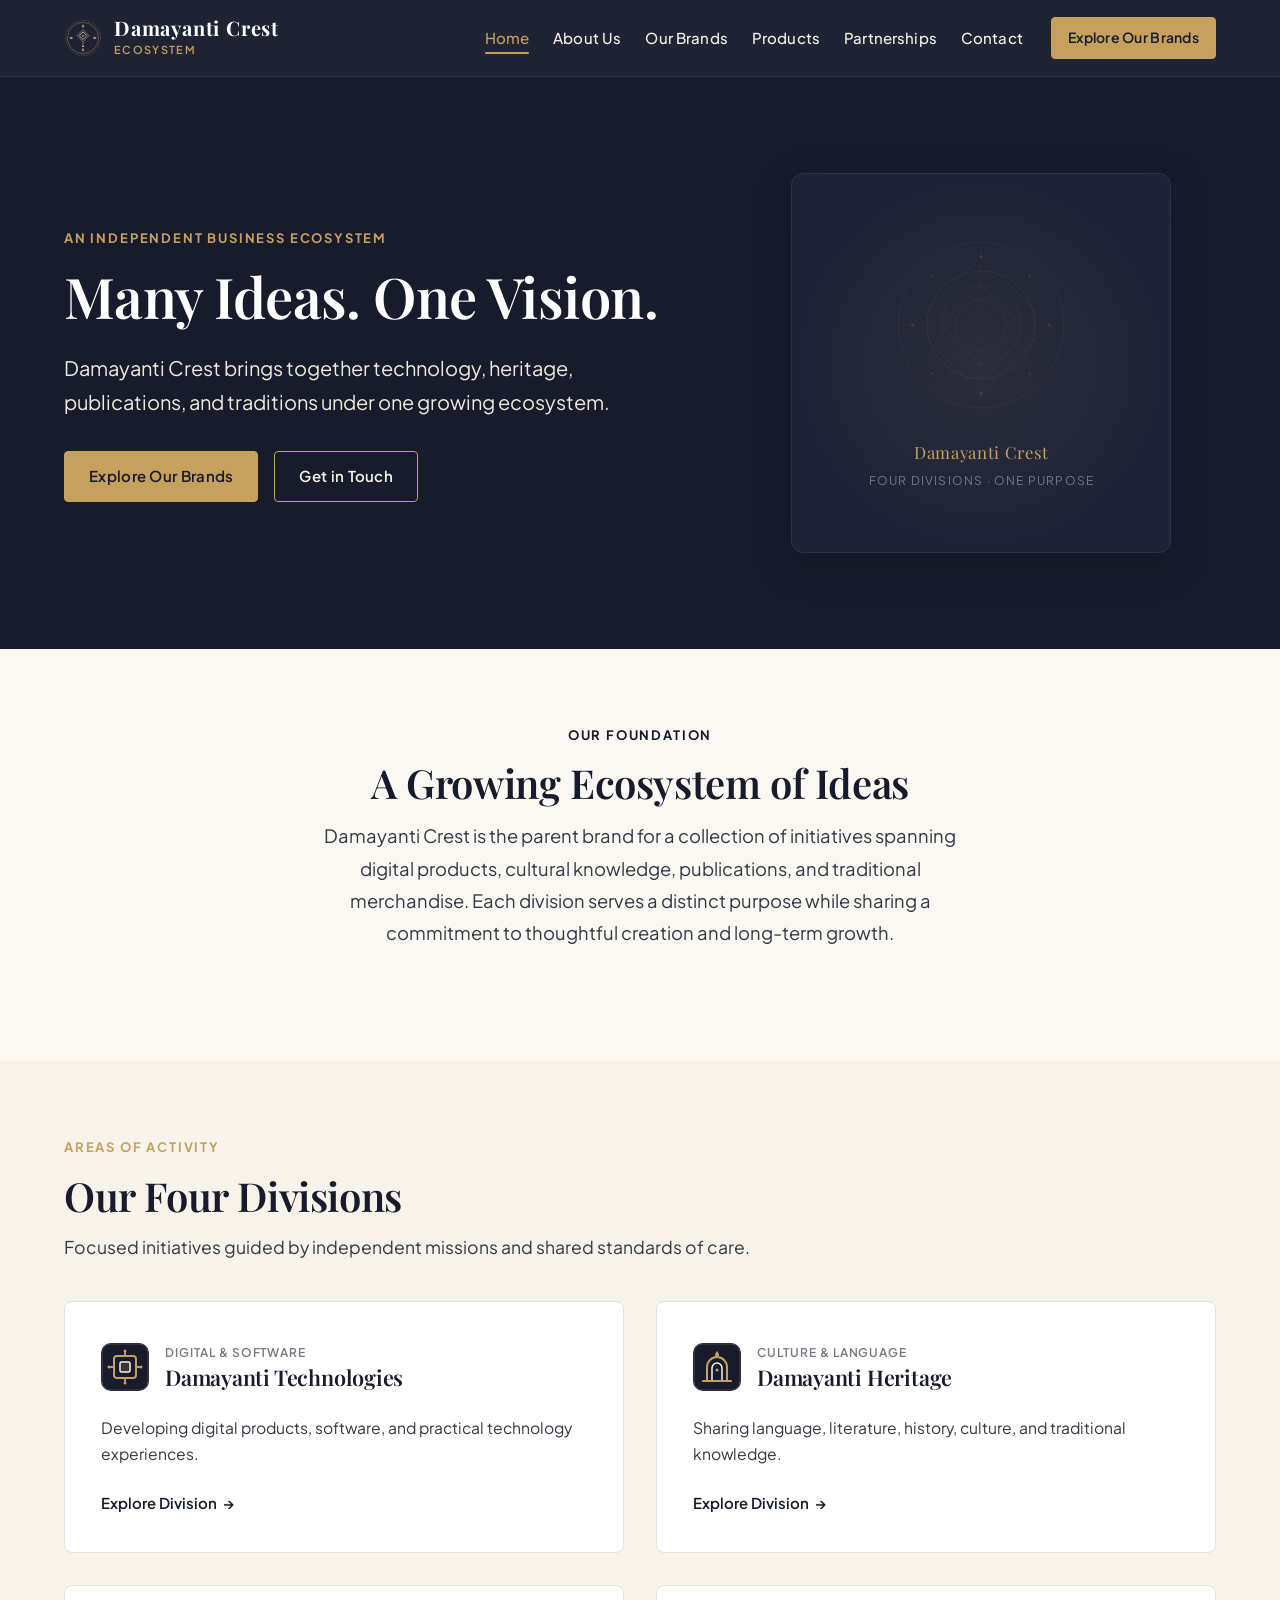
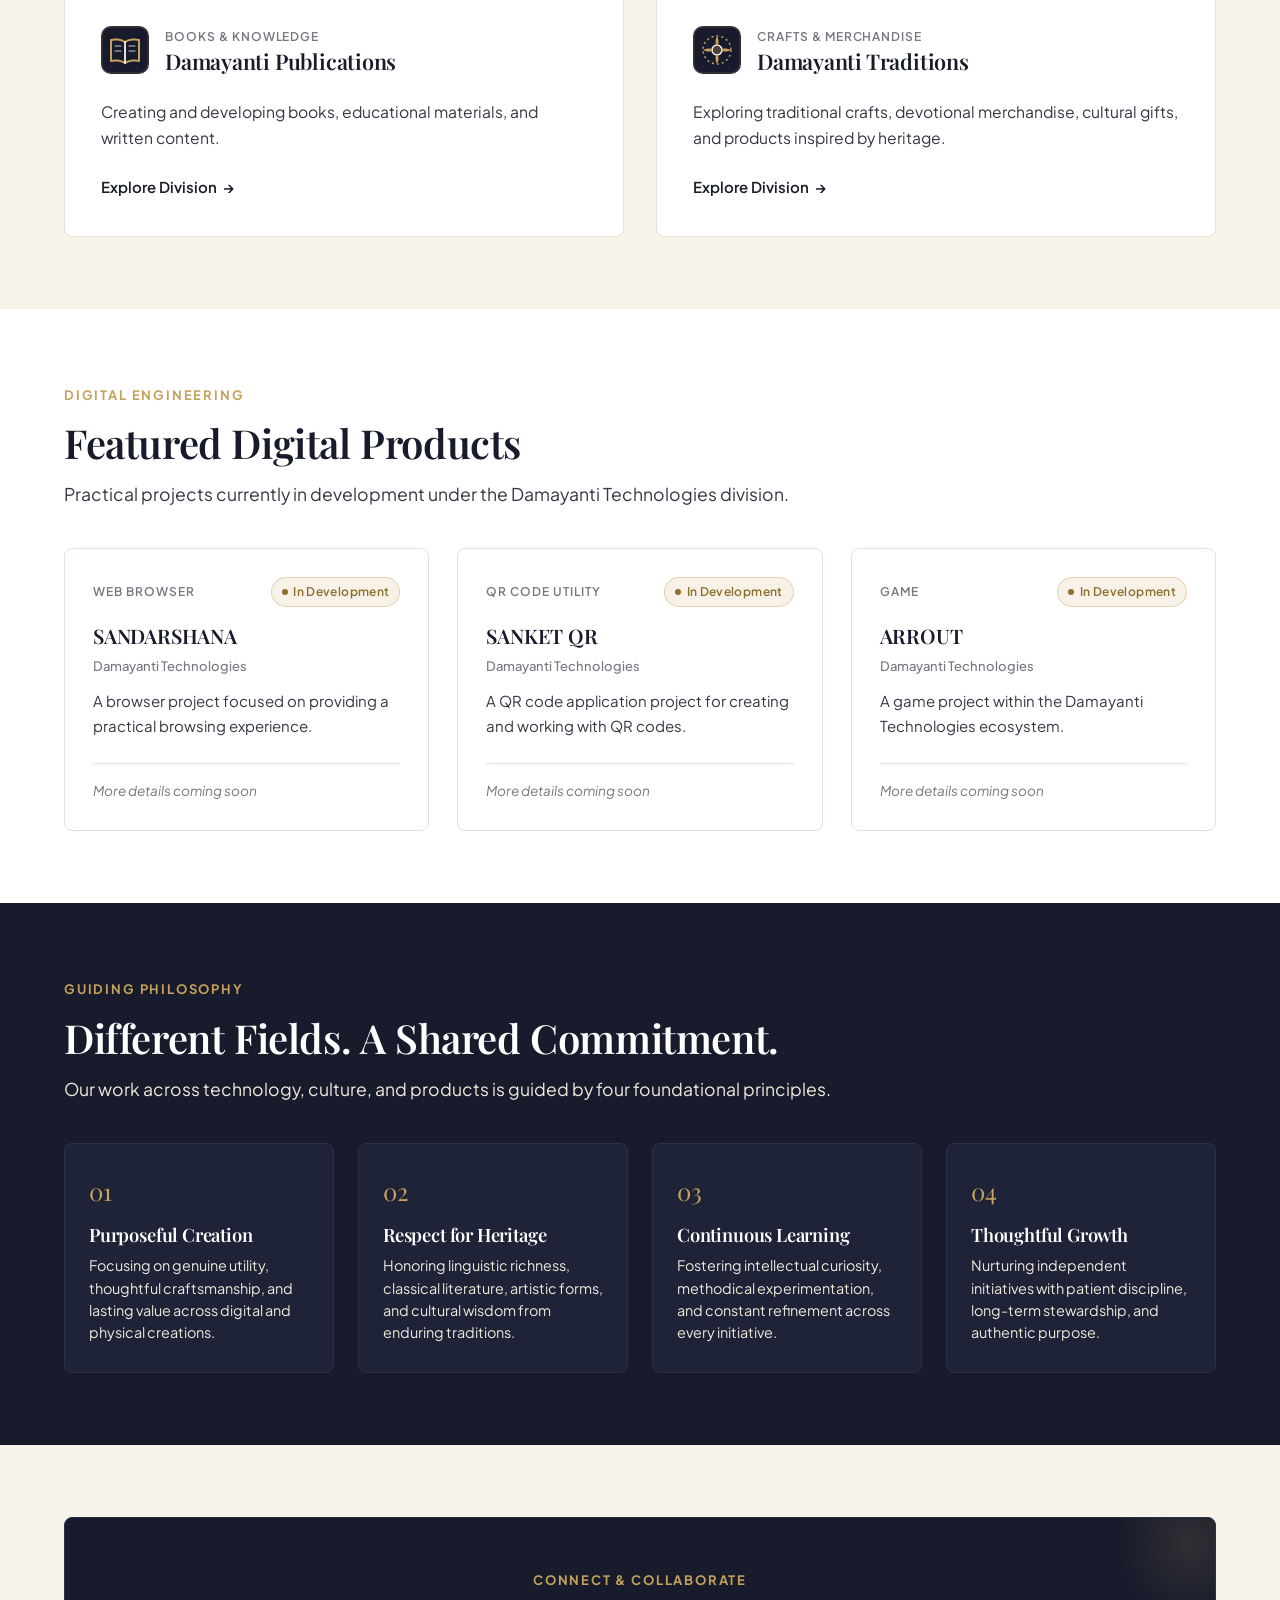
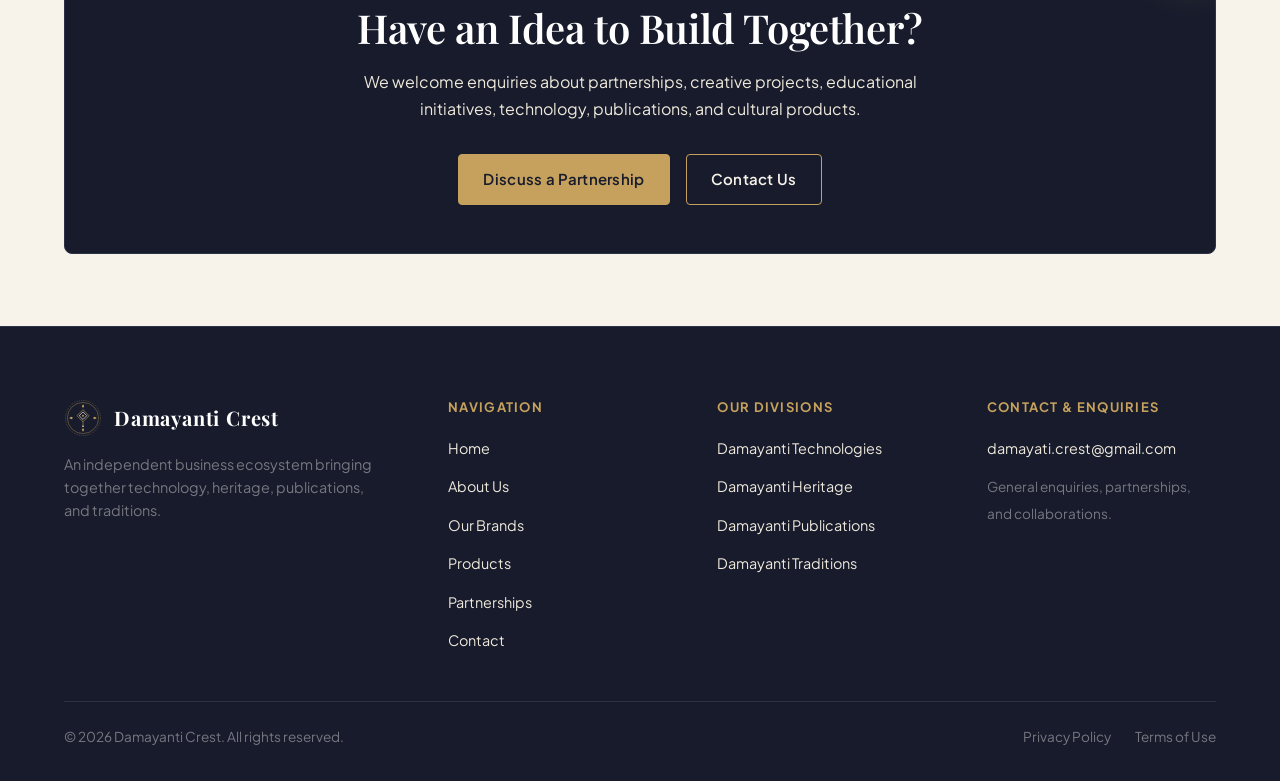
==== index.html @ 463257aa "Official Release: Damayanti Crest Corporate Website - Complete HTML5, CSS3, Vanilla JS architecture " ====
<!DOCTYPE html>
<html lang="en">
<head>
  <meta charset="UTF-8">
  <meta name="viewport" content="width=device-width, initial-scale=1.0">
  <title>Damayanti Crest — An Independent Business Ecosystem</title>
  <meta name="description" content="Damayanti Crest is the parent brand bringing together technology, heritage, publications, and traditions under one growing ecosystem.">
  <meta name="theme-color" content="#171B2B">

  <!-- Open Graph / Meta -->
  <meta property="og:type" content="website">
  <meta property="og:title" content="Damayanti Crest — Many Ideas. One Vision.">
  <meta property="og:description" content="An independent business ecosystem bringing together technology, heritage, publications, and traditions.">
  <meta property="og:image" content="./assets/logos/crest-mark.svg">

  <link rel="icon" type="image/svg+xml" href="./assets/logos/favicon.svg">
  
  <!-- Google Fonts Preconnect & Refined Typography -->
  <link rel="preconnect" href="https://fonts.googleapis.com">
  <link rel="preconnect" href="https://fonts.gstatic.com" crossorigin>
  <link href="https://fonts.googleapis.com/css2?family=Playfair+Display:ital,wght@0,500;0,600;0,700;1,400&family=Plus+Jakarta+Sans:wght@400;500;600;700&display=swap" rel="stylesheet">

  <!-- Stylesheets (Relative paths for GitHub Pages compatibility) -->
  <link rel="stylesheet" href="./css/styles.css">
  <link rel="stylesheet" href="./css/responsive.css">
</head>
<body>
  <!-- Accessibility Skip Link -->
  <a href="#main-content" class="skip-link">Skip to main content</a>

  <!-- Header Navigation -->
  <header class="site-header" role="banner">
    <div class="container header-inner">
      <a href="./index.html" class="brand-link" aria-label="Damayanti Crest Homepage">
        <div class="brand-emblem">
          <img src="./assets/logos/crest-mark.svg" alt="" width="38" height="38">
        </div>
        <div class="brand-text">
          <span class="brand-name">Damayanti Crest</span>
          <span class="brand-tag">Ecosystem</span>
        </div>
      </a>

      <!-- Desktop Nav -->
      <nav class="nav-desktop" aria-label="Main Navigation">
        <ul class="nav-links">
          <li><a href="./index.html" class="nav-link">Home</a></li>
          <li><a href="./about.html" class="nav-link">About Us</a></li>
          <li><a href="./brands.html" class="nav-link">Our Brands</a></li>
          <li><a href="./products.html" class="nav-link">Products</a></li>
          <li><a href="./partnerships.html" class="nav-link">Partnerships</a></li>
          <li><a href="./contact.html" class="nav-link">Contact</a></li>
        </ul>
        <a href="./brands.html" class="btn btn-primary btn-sm">Explore Our Brands</a>
      </nav>

      <!-- Mobile Menu Toggle Button -->
      <button type="button" class="menu-toggle" aria-expanded="false" aria-controls="mobile-nav-drawer" aria-label="Open navigation menu">
        <span class="menu-icon">
          <span class="menu-bar"></span>
          <span class="menu-bar"></span>
          <span class="menu-bar"></span>
        </span>
      </button>
    </div>

    <!-- Mobile Drawer -->
    <div id="mobile-nav-drawer" class="mobile-drawer" role="dialog" aria-modal="true" aria-label="Mobile Navigation">
      <ul class="mobile-nav-links">
        <li><a href="./index.html" class="mobile-nav-link">Home</a></li>
        <li><a href="./about.html" class="mobile-nav-link">About Us</a></li>
        <li><a href="./brands.html" class="mobile-nav-link">Our Brands</a></li>
        <li><a href="./products.html" class="mobile-nav-link">Products</a></li>
        <li><a href="./partnerships.html" class="mobile-nav-link">Partnerships</a></li>
        <li><a href="./contact.html" class="mobile-nav-link">Contact</a></li>
      </ul>
      <div class="mobile-nav-cta">
        <a href="./brands.html" class="btn btn-primary" style="width: 100%;">Explore Our Brands</a>
      </div>
    </div>
  </header>

  <!-- Main Content Area -->
  <main id="main-content" class="site-main">
    
    <!-- SECTION A: HERO -->
    <section class="section section-hero section-dark" aria-labelledby="hero-heading">
      <div class="container hero-wrapper">
        <div class="hero-content">
          <span class="eyebrow">An Independent Business Ecosystem</span>
          <h1 id="hero-heading" class="hero-title">Many Ideas. One Vision.</h1>
          <p class="hero-subtitle">
            Damayanti Crest brings together technology, heritage, publications, and traditions under one growing ecosystem.
          </p>
          <div class="hero-ctas">
            <a href="./brands.html" class="btn btn-primary">Explore Our Brands</a>
            <a href="./contact.html" class="btn btn-secondary">Get in Touch</a>
          </div>
        </div>

        <div class="hero-visual" aria-hidden="true">
          <div class="hero-motif-card">
            <img src="./assets/images/crest-motif.svg" alt="" class="hero-motif-img" width="180" height="180">
            <div class="hero-motif-caption">Damayanti Crest</div>
            <div class="hero-motif-sub">Four Divisions · One Purpose</div>
          </div>
        </div>
      </div>
    </section>

    <!-- SECTION B: INTRODUCTION -->
    <section class="section section-ivory-light" aria-labelledby="intro-heading">
      <div class="container container-narrow text-center">
        <div class="section-header text-center">
          <span class="eyebrow eyebrow-navy">Our Foundation</span>
          <h2 id="intro-heading" class="section-title">A Growing Ecosystem of Ideas</h2>
          <p class="lead">
            Damayanti Crest is the parent brand for a collection of initiatives spanning digital products, cultural knowledge, publications, and traditional merchandise. Each division serves a distinct purpose while sharing a commitment to thoughtful creation and long-term growth.
          </p>
        </div>
      </div>
    </section>

    <!-- SECTION C: OUR FOUR DIVISIONS -->
    <section class="section" aria-labelledby="divisions-heading">
      <div class="container">
        <div class="section-header">
          <span class="eyebrow">Areas of Activity</span>
          <h2 id="divisions-heading" class="section-title">Our Four Divisions</h2>
          <p class="section-desc">Focused initiatives guided by independent missions and shared standards of care.</p>
        </div>

        <div class="divisions-grid">
          <!-- Division 1 -->
          <article class="division-card">
            <div class="division-header">
              <div class="division-icon">
                <img src="./assets/icons/tech.svg" alt="" width="48" height="48">
              </div>
              <div>
                <span class="category-tag">Digital & Software</span>
                <h3 class="division-title">Damayanti Technologies</h3>
              </div>
            </div>
            <p class="division-summary">Developing digital products, software, and practical technology experiences.</p>
            <a href="./brands.html#technologies" class="division-link">
              Explore Division <span class="arrow-icon" aria-hidden="true">→</span>
            </a>
          </article>

          <!-- Division 2 -->
          <article class="division-card">
            <div class="division-header">
              <div class="division-icon">
                <img src="./assets/icons/heritage.svg" alt="" width="48" height="48">
              </div>
              <div>
                <span class="category-tag">Culture & Language</span>
                <h3 class="division-title">Damayanti Heritage</h3>
              </div>
            </div>
            <p class="division-summary">Sharing language, literature, history, culture, and traditional knowledge.</p>
            <a href="./brands.html#heritage" class="division-link">
              Explore Division <span class="arrow-icon" aria-hidden="true">→</span>
            </a>
          </article>

          <!-- Division 3 -->
          <article class="division-card">
            <div class="division-header">
              <div class="division-icon">
                <img src="./assets/icons/publications.svg" alt="" width="48" height="48">
              </div>
              <div>
                <span class="category-tag">Books & Knowledge</span>
                <h3 class="division-title">Damayanti Publications</h3>
              </div>
            </div>
            <p class="division-summary">Creating and developing books, educational materials, and written content.</p>
            <a href="./brands.html#publications" class="division-link">
              Explore Division <span class="arrow-icon" aria-hidden="true">→</span>
            </a>
          </article>

          <!-- Division 4 -->
          <article class="division-card">
            <div class="division-header">
              <div class="division-icon">
                <img src="./assets/icons/traditions.svg" alt="" width="48" height="48">
              </div>
              <div>
                <span class="category-tag">Crafts & Merchandise</span>
                <h3 class="division-title">Damayanti Traditions</h3>
              </div>
            </div>
            <p class="division-summary">Exploring traditional crafts, devotional merchandise, cultural gifts, and products inspired by heritage.</p>
            <a href="./brands.html#traditions" class="division-link">
              Explore Division <span class="arrow-icon" aria-hidden="true">→</span>
            </a>
          </article>
        </div>
      </div>
    </section>

    <!-- SECTION D: FEATURED DIGITAL PRODUCTS -->
    <section class="section section-white" aria-labelledby="featured-products-heading">
      <div class="container">
        <div class="section-header">
          <span class="eyebrow">Digital Engineering</span>
          <h2 id="featured-products-heading" class="section-title">Featured Digital Products</h2>
          <p class="section-desc">Practical projects currently in development under the Damayanti Technologies division.</p>
        </div>

        <div class="products-grid">
          <!-- Product 1 -->
          <article class="product-card">
            <div class="product-meta">
              <span class="category-tag">Web Browser</span>
              <span class="status-pill status-in-development">
                <span class="status-dot"></span> In Development
              </span>
            </div>
            <h3 class="product-title">SANDARSHANA</h3>
            <p class="product-division">Damayanti Technologies</p>
            <p class="product-desc">A browser project focused on providing a practical browsing experience.</p>
            <div class="product-action">
              <span class="product-status-note">More details coming soon</span>
            </div>
          </article>

          <!-- Product 2 -->
          <article class="product-card">
            <div class="product-meta">
              <span class="category-tag">QR Code Utility</span>
              <span class="status-pill status-in-development">
                <span class="status-dot"></span> In Development
              </span>
            </div>
            <h3 class="product-title">SANKET QR</h3>
            <p class="product-division">Damayanti Technologies</p>
            <p class="product-desc">A QR code application project for creating and working with QR codes.</p>
            <div class="product-action">
              <span class="product-status-note">More details coming soon</span>
            </div>
          </article>

          <!-- Product 3 -->
          <article class="product-card">
            <div class="product-meta">
              <span class="category-tag">Game</span>
              <span class="status-pill status-in-development">
                <span class="status-dot"></span> In Development
              </span>
            </div>
            <h3 class="product-title">ARROUT</h3>
            <p class="product-division">Damayanti Technologies</p>
            <p class="product-desc">A game project within the Damayanti Technologies ecosystem.</p>
            <div class="product-action">
              <span class="product-status-note">More details coming soon</span>
            </div>
          </article>
        </div>
      </div>
    </section>

    <!-- SECTION E: OUR APPROACH -->
    <section class="section section-dark" aria-labelledby="principles-heading">
      <div class="container">
        <div class="section-header">
          <span class="eyebrow">Guiding Philosophy</span>
          <h2 id="principles-heading" class="section-title">Different Fields. A Shared Commitment.</h2>
          <p class="section-desc">Our work across technology, culture, and products is guided by four foundational principles.</p>
        </div>

        <div class="principles-grid">
          <div class="principle-card">
            <span class="principle-num">01</span>
            <h3 class="principle-title">Purposeful Creation</h3>
            <p class="principle-desc">Focusing on genuine utility, thoughtful craftsmanship, and lasting value across digital and physical creations.</p>
          </div>

          <div class="principle-card">
            <span class="principle-num">02</span>
            <h3 class="principle-title">Respect for Heritage</h3>
            <p class="principle-desc">Honoring linguistic richness, classical literature, artistic forms, and cultural wisdom from enduring traditions.</p>
          </div>

          <div class="principle-card">
            <span class="principle-num">03</span>
            <h3 class="principle-title">Continuous Learning</h3>
            <p class="principle-desc">Fostering intellectual curiosity, methodical experimentation, and constant refinement across every initiative.</p>
          </div>

          <div class="principle-card">
            <span class="principle-num">04</span>
            <h3 class="principle-title">Thoughtful Growth</h3>
            <p class="principle-desc">Nurturing independent initiatives with patient discipline, long-term stewardship, and authentic purpose.</p>
          </div>
        </div>
      </div>
    </section>

    <!-- SECTION F: COLLABORATION -->
    <section class="section" aria-labelledby="collaboration-heading">
      <div class="container">
        <div class="cta-banner">
          <span class="eyebrow">Connect & Collaborate</span>
          <h2 id="collaboration-heading">Have an Idea to Build Together?</h2>
          <p>
            We welcome enquiries about partnerships, creative projects, educational initiatives, technology, publications, and cultural products.
          </p>
          <div class="cta-banner-buttons">
            <a href="./partnerships.html" class="btn btn-primary">Discuss a Partnership</a>
            <a href="./contact.html" class="btn btn-secondary">Contact Us</a>
          </div>
        </div>
      </div>
    </section>

  </main>

  <!-- SECTION G: FOOTER -->
  <footer class="site-footer" role="contentinfo">
    <div class="container">
      <div class="footer-top">
        <div>
          <a href="./index.html" class="brand-link" style="margin-bottom: 0.5rem;">
            <div class="brand-emblem">
              <img src="./assets/logos/crest-mark.svg" alt="" width="32" height="32">
            </div>
            <div class="brand-text">
              <span class="brand-name">Damayanti Crest</span>
            </div>
          </a>
          <p class="footer-brand-desc">
            An independent business ecosystem bringing together technology, heritage, publications, and traditions.
          </p>
        </div>

        <div>
          <h4 class="footer-heading">Navigation</h4>
          <ul class="footer-links">
            <li><a href="./index.html" class="footer-link">Home</a></li>
            <li><a href="./about.html" class="footer-link">About Us</a></li>
            <li><a href="./brands.html" class="footer-link">Our Brands</a></li>
            <li><a href="./products.html" class="footer-link">Products</a></li>
            <li><a href="./partnerships.html" class="footer-link">Partnerships</a></li>
            <li><a href="./contact.html" class="footer-link">Contact</a></li>
          </ul>
        </div>

        <div>
          <h4 class="footer-heading">Our Divisions</h4>
          <ul class="footer-links">
            <li><a href="./brands.html#technologies" class="footer-link">Damayanti Technologies</a></li>
            <li><a href="./brands.html#heritage" class="footer-link">Damayanti Heritage</a></li>
            <li><a href="./brands.html#publications" class="footer-link">Damayanti Publications</a></li>
            <li><a href="./brands.html#traditions" class="footer-link">Damayanti Traditions</a></li>
          </ul>
        </div>

        <div>
          <h4 class="footer-heading">Contact & Enquiries</h4>
          <ul class="footer-links">
            <li><a href="mailto:damayati.crest@gmail.com" class="footer-link">damayati.crest@gmail.com</a></li>
            <li><span style="font-size: 0.85rem; color: var(--color-muted);">General enquiries, partnerships, and collaborations.</span></li>
          </ul>
        </div>
      </div>

      <div class="footer-bottom">
        <div>
          © <span class="current-year">2026</span> Damayanti Crest. All rights reserved.
        </div>
        <div class="footer-legal-links">
          <a href="./privacy.html">Privacy Policy</a>
          <a href="./terms.html">Terms of Use</a>
        </div>
      </div>
    </div>
  </footer>

  <!-- Back to Top Button -->
  <button type="button" class="back-to-top" aria-label="Back to top">
    <svg width="20" height="20" viewBox="0 0 24 24" fill="none" stroke="currentColor" stroke-width="2" stroke-linecap="round" stroke-linejoin="round">
      <polyline points="18 15 12 9 6 15"></polyline>
    </svg>
  </button>

  <!-- JavaScript Files -->
  <script src="./js/data.js"></script>
  <script src="./js/main.js"></script>
</body>
</html>
---- css/styles.css ----
/* ==========================================================================
   DAMAYANTI CREST — Official Corporate Design System
   Brand Colors: Midnight Navy (#171B2B), Antique Gold (#C5A15D), Warm Ivory (#F7F3EA)
   ========================================================================== */

:root {
  /* Brand Color Palette */
  --color-navy: #171B2B;
  --color-navy-dark: #0F121D;
  --color-navy-surface: #1E2337;
  --color-navy-card: #23293F;
  --color-gold: #C5A15D;
  --color-gold-hover: #D4B36E;
  --color-gold-subtle: rgba(197, 161, 93, 0.12);
  --color-gold-border: rgba(197, 161, 93, 0.35);
  --color-ivory: #F7F3EA;
  --color-ivory-light: #FAF8F2;
  --color-ivory-dark: #EFE9DC;
  --color-charcoal: #343844;
  --color-white: #FFFFFF;
  --color-muted: #777781;
  --color-border: #E6E0D5;
  --color-border-dark: #2B3248;

  /* Typography */
  --font-serif: 'Playfair Display', 'Cinzel', 'Georgia', 'Cambria', serif;
  --font-sans: 'Plus Jakarta Sans', system-ui, -apple-system, BlinkMacSystemFont, 'Segoe UI', Roboto, Helvetica, Arial, sans-serif;
  
  /* Spacing Scale */
  --space-2xs: 0.25rem;
  --space-xs: 0.5rem;
  --space-sm: 0.75rem;
  --space-md: 1rem;
  --space-lg: 1.5rem;
  --space-xl: 2rem;
  --space-2xl: 3rem;
  --space-3xl: 4.5rem;
  --space-4xl: 6rem;

  /* Container */
  --container-max: 1200px;
  --container-narrow: 840px;
  --radius-sm: 4px;
  --radius-md: 8px;
  --radius-lg: 12px;
  --radius-full: 9999px;

  /* Transitions & Shadows */
  --transition-fast: 150ms ease;
  --transition-base: 250ms ease;
  --transition-slow: 400ms cubic-bezier(0.16, 1, 0.3, 1);
  --shadow-subtle: 0 4px 20px rgba(23, 27, 43, 0.05);
  --shadow-elevated: 0 10px 30px rgba(23, 27, 43, 0.08);
  --shadow-navy: 0 12px 36px rgba(15, 18, 29, 0.35);
}

/* Base Reset & Box Sizing */
*, *::before, *::after {
  box-sizing: border-box;
  margin: 0;
  padding: 0;
}

html {
  font-size: 16px;
  scroll-behavior: smooth;
  -webkit-text-size-adjust: 100%;
}

body {
  font-family: var(--font-sans);
  color: var(--color-charcoal);
  background-color: var(--color-ivory);
  line-height: 1.65;
  font-weight: 400;
  min-height: 100vh;
  display: flex;
  flex-direction: column;
  -webkit-font-smoothing: antialiased;
  -moz-osx-font-smoothing: grayscale;
}

/* Accessibility Focus Outline */
:focus-visible {
  outline: 2px solid var(--color-gold);
  outline-offset: 3px;
}

/* Skip Navigation Link for Accessibility */
.skip-link {
  position: absolute;
  top: -100px;
  left: 1rem;
  background: var(--color-navy);
  color: var(--color-white);
  padding: 0.75rem 1.25rem;
  border-radius: var(--radius-sm);
  z-index: 9999;
  text-decoration: none;
  font-weight: 600;
  transition: top var(--transition-fast);
}

.skip-link:focus {
  top: 1rem;
}

/* Typography Classes */
h1, h2, h3, h4, h5, h6 {
  font-family: var(--font-serif);
  color: var(--color-navy);
  font-weight: 600;
  line-height: 1.25;
  letter-spacing: -0.01em;
}

h1 { font-size: clamp(2.25rem, 5vw, 3.5rem); }
h2 { font-size: clamp(1.75rem, 3.5vw, 2.5rem); }
h3 { font-size: clamp(1.25rem, 2.5vw, 1.75rem); }
h4 { font-size: 1.25rem; }

p {
  margin-bottom: 1rem;
  color: var(--color-charcoal);
}

p.lead {
  font-size: 1.15rem;
  line-height: 1.75;
  color: var(--color-charcoal);
}

.eyebrow {
  display: inline-block;
  font-family: var(--font-sans);
  text-transform: uppercase;
  font-size: 0.8125rem;
  font-weight: 700;
  letter-spacing: 0.14em;
  color: var(--color-gold);
  margin-bottom: 0.75rem;
}

.eyebrow-navy {
  color: var(--color-navy);
}

/* General Layout */
.site-main {
  flex: 1 0 auto;
}

.container {
  width: 100%;
  max-width: var(--container-max);
  margin-left: auto;
  margin-right: auto;
  padding-left: 1.5rem;
  padding-right: 1.5rem;
}

.container-narrow {
  max-width: var(--container-narrow);
}

.section {
  padding-top: var(--space-3xl);
  padding-bottom: var(--space-3xl);
}

.section-hero {
  padding-top: var(--space-4xl);
  padding-bottom: var(--space-4xl);
}

.section-dark {
  background-color: var(--color-navy);
  color: var(--color-ivory);
}

.section-dark h1,
.section-dark h2,
.section-dark h3,
.section-dark h4 {
  color: var(--color-white);
}

.section-dark p {
  color: var(--color-ivory-dark);
}

.section-ivory-light {
  background-color: var(--color-ivory-light);
}

.section-white {
  background-color: var(--color-white);
}

/* Header & Navigation */
.site-header {
  position: sticky;
  top: 0;
  z-index: 1000;
  background-color: rgba(23, 27, 43, 0.96);
  backdrop-filter: blur(10px);
  -webkit-backdrop-filter: blur(10px);
  border-bottom: 1px solid var(--color-border-dark);
  transition: background-color var(--transition-base);
}

.header-inner {
  display: flex;
  align-items: center;
  justify-content: space-between;
  height: 76px;
}

/* Brand Wordmark & Emblem */
.brand-link {
  display: flex;
  align-items: center;
  gap: 0.75rem;
  text-decoration: none;
  color: var(--color-white);
  font-family: var(--font-serif);
  font-size: 1.25rem;
  font-weight: 700;
  letter-spacing: 0.04em;
  transition: color var(--transition-fast);
}

.brand-emblem {
  width: 38px;
  height: 38px;
  display: flex;
  align-items: center;
  justify-content: center;
  flex-shrink: 0;
}

.brand-emblem img {
  width: 100%;
  height: 100%;
  object-fit: contain;
}

.brand-text {
  display: flex;
  flex-direction: column;
}

.brand-name {
  line-height: 1.1;
  color: var(--color-white);
}

.brand-tag {
  font-family: var(--font-sans);
  font-size: 0.6875rem;
  letter-spacing: 0.12em;
  text-transform: uppercase;
  color: var(--color-gold);
  font-weight: 600;
  margin-top: 2px;
}

/* Desktop Navigation */
.nav-desktop {
  display: flex;
  align-items: center;
  gap: 1.75rem;
}

.nav-links {
  display: flex;
  list-style: none;
  gap: 1.5rem;
  margin: 0;
  padding: 0;
}

.nav-link {
  color: var(--color-ivory);
  text-decoration: none;
  font-size: 0.9375rem;
  font-weight: 500;
  letter-spacing: 0.01em;
  padding: 0.35rem 0;
  position: relative;
  transition: color var(--transition-fast);
}

.nav-link:hover {
  color: var(--color-gold);
}

.nav-link.active {
  color: var(--color-gold);
}

.nav-link.active::after {
  content: '';
  position: absolute;
  bottom: -2px;
  left: 0;
  width: 100%;
  height: 2px;
  background-color: var(--color-gold);
  border-radius: var(--radius-full);
}

/* Mobile Menu Toggle Button */
.menu-toggle {
  display: none;
  background: transparent;
  border: 1px solid var(--color-border-dark);
  border-radius: var(--radius-sm);
  padding: 0.5rem;
  cursor: pointer;
  color: var(--color-ivory);
  align-items: center;
  justify-content: center;
  transition: border-color var(--transition-fast), color var(--transition-fast);
}

.menu-toggle:hover {
  border-color: var(--color-gold);
  color: var(--color-gold);
}

.menu-icon {
  width: 24px;
  height: 24px;
  display: flex;
  flex-direction: column;
  justify-content: space-around;
}

.menu-bar {
  width: 100%;
  height: 2px;
  background-color: currentColor;
  border-radius: 1px;
  transition: transform var(--transition-base), opacity var(--transition-base);
}

/* Mobile Drawer */
.mobile-drawer {
  display: none;
  position: fixed;
  top: 76px;
  left: 0;
  right: 0;
  bottom: 0;
  background-color: rgba(23, 27, 43, 0.98);
  backdrop-filter: blur(12px);
  z-index: 999;
  padding: 2rem 1.5rem;
  overflow-y: auto;
  border-top: 1px solid var(--color-border-dark);
  flex-direction: column;
  gap: 1.5rem;
}

.mobile-drawer.open {
  display: flex;
}

.mobile-nav-links {
  list-style: none;
  display: flex;
  flex-direction: column;
  gap: 1.25rem;
  margin: 0;
  padding: 0;
}

.mobile-nav-link {
  font-family: var(--font-serif);
  font-size: 1.35rem;
  color: var(--color-ivory);
  text-decoration: none;
  display: block;
  padding: 0.5rem 0;
  border-bottom: 1px solid var(--color-border-dark);
  transition: color var(--transition-fast), padding-left var(--transition-fast);
}

.mobile-nav-link:hover,
.mobile-nav-link.active {
  color: var(--color-gold);
  padding-left: 0.5rem;
}

.mobile-nav-cta {
  margin-top: 1rem;
}

/* Buttons */
.btn {
  display: inline-flex;
  align-items: center;
  justify-content: center;
  gap: 0.5rem;
  padding: 0.75rem 1.5rem;
  font-family: var(--font-sans);
  font-size: 0.9375rem;
  font-weight: 600;
  letter-spacing: 0.02em;
  text-decoration: none;
  border-radius: var(--radius-sm);
  border: 1px solid transparent;
  cursor: pointer;
  transition: all var(--transition-base);
  text-align: center;
  white-space: nowrap;
}

.btn-primary {
  background-color: var(--color-gold);
  color: var(--color-navy);
  border-color: var(--color-gold);
}

.btn-primary:hover {
  background-color: var(--color-gold-hover);
  border-color: var(--color-gold-hover);
  color: var(--color-navy-dark);
  transform: translateY(-1px);
}

.btn-secondary {
  background-color: transparent;
  color: var(--color-ivory);
  border-color: var(--color-gold);
}

.btn-secondary:hover {
  background-color: var(--color-gold-subtle);
  color: var(--color-white);
  border-color: var(--color-gold-hover);
}

.btn-outline-navy {
  background-color: transparent;
  color: var(--color-navy);
  border-color: var(--color-navy);
}

.btn-outline-navy:hover {
  background-color: var(--color-navy);
  color: var(--color-white);
}

.btn-subtle {
  background-color: var(--color-ivory-dark);
  color: var(--color-charcoal);
  border-color: var(--color-border);
}

.btn-subtle:hover {
  background-color: var(--color-border);
  color: var(--color-navy);
}

.btn-sm {
  padding: 0.5rem 1rem;
  font-size: 0.875rem;
}

.btn-disabled,
.btn[aria-disabled="true"] {
  opacity: 0.65;
  cursor: not-allowed;
  pointer-events: none;
}

/* Badges & Status Pills */
.status-pill {
  display: inline-flex;
  align-items: center;
  gap: 0.35rem;
  font-size: 0.75rem;
  font-weight: 600;
  letter-spacing: 0.03em;
  padding: 0.25rem 0.625rem;
  border-radius: var(--radius-full);
}

.status-in-development {
  background-color: rgba(197, 161, 93, 0.15);
  color: #8C6F2D;
  border: 1px solid rgba(197, 161, 93, 0.4);
}

.section-dark .status-in-development {
  background-color: rgba(197, 161, 93, 0.18);
  color: var(--color-gold);
  border: 1px solid rgba(197, 161, 93, 0.45);
}

.status-dot {
  width: 6px;
  height: 6px;
  border-radius: 50%;
  background-color: currentColor;
}

.category-tag {
  display: inline-block;
  font-size: 0.75rem;
  text-transform: uppercase;
  letter-spacing: 0.08em;
  color: var(--color-muted);
  font-weight: 600;
}

/* Hero Section */
.hero-wrapper {
  display: grid;
  grid-template-columns: 1.15fr 0.85fr;
  gap: 3rem;
  align-items: center;
}

.hero-content {
  max-width: 620px;
}

.hero-title {
  margin-bottom: 1.25rem;
}

.hero-subtitle {
  font-size: 1.25rem;
  line-height: 1.7;
  color: var(--color-ivory-dark);
  margin-bottom: 2rem;
}

.hero-ctas {
  display: flex;
  flex-wrap: wrap;
  gap: 1rem;
}

.hero-visual {
  display: flex;
  justify-content: center;
  align-items: center;
  position: relative;
}

.hero-motif-card {
  width: 100%;
  max-width: 380px;
  aspect-ratio: 1;
  background: radial-gradient(circle at center, rgba(197, 161, 93, 0.08) 0%, rgba(23, 27, 43, 0) 70%), var(--color-navy-surface);
  border: 1px solid var(--color-border-dark);
  border-radius: var(--radius-lg);
  display: flex;
  flex-direction: column;
  align-items: center;
  justify-content: center;
  padding: 2.5rem;
  text-align: center;
  position: relative;
  box-shadow: var(--shadow-navy);
}

.hero-motif-img {
  width: 180px;
  height: 180px;
  object-fit: contain;
  margin-bottom: 1.5rem;
}

.hero-motif-caption {
  font-family: var(--font-serif);
  color: var(--color-gold);
  font-size: 1.05rem;
  letter-spacing: 0.04em;
}

.hero-motif-sub {
  font-size: 0.75rem;
  color: var(--color-muted);
  text-transform: uppercase;
  letter-spacing: 0.1em;
  margin-top: 0.25rem;
}

/* Section Header Component */
.section-header {
  margin-bottom: 2.5rem;
}

.section-header.text-center {
  text-align: center;
  max-width: 680px;
  margin-left: auto;
  margin-right: auto;
}

.section-title {
  margin-bottom: 0.75rem;
}

.section-desc {
  font-size: 1.1rem;
  color: var(--color-charcoal);
  line-height: 1.6;
}

.section-dark .section-desc {
  color: var(--color-ivory-dark);
}

/* Division Cards Grid */
.divisions-grid {
  display: grid;
  grid-template-columns: repeat(2, 1fr);
  gap: 2rem;
}

.division-card {
  background-color: var(--color-white);
  border: 1px solid var(--color-border);
  border-radius: var(--radius-md);
  padding: 2.25rem;
  display: flex;
  flex-direction: column;
  transition: transform var(--transition-base), box-shadow var(--transition-base), border-color var(--transition-base);
  position: relative;
}

.division-card:hover {
  transform: translateY(-3px);
  box-shadow: var(--shadow-elevated);
  border-color: var(--color-gold);
}

.division-header {
  display: flex;
  align-items: center;
  gap: 1rem;
  margin-bottom: 1.25rem;
}

.division-icon {
  width: 48px;
  height: 48px;
  flex-shrink: 0;
  display: flex;
  align-items: center;
  justify-content: center;
}

.division-icon img {
  width: 100%;
  height: 100%;
}

.division-title {
  font-size: 1.35rem;
  margin-bottom: 0.25rem;
}

.division-summary {
  font-size: 0.98rem;
  color: var(--color-charcoal);
  margin-bottom: 1.5rem;
  flex-grow: 1;
}

.division-link {
  display: inline-flex;
  align-items: center;
  gap: 0.4rem;
  color: var(--color-navy);
  font-weight: 600;
  font-size: 0.9375rem;
  text-decoration: none;
  transition: color var(--transition-fast), gap var(--transition-fast);
}

.division-link:hover {
  color: var(--color-gold);
  gap: 0.65rem;
}

.arrow-icon {
  transition: transform var(--transition-fast);
}

.division-link:hover .arrow-icon {
  transform: translateX(3px);
}

/* Product Cards Grid */
.products-grid {
  display: grid;
  grid-template-columns: repeat(auto-fill, minmax(320px, 1fr));
  gap: 1.75rem;
}

.product-card {
  background-color: var(--color-white);
  border: 1px solid var(--color-border);
  border-radius: var(--radius-md);
  padding: 1.75rem;
  display: flex;
  flex-direction: column;
  transition: transform var(--transition-base), box-shadow var(--transition-base);
}

.product-card:hover {
  transform: translateY(-2px);
  box-shadow: var(--shadow-subtle);
}

.product-meta {
  display: flex;
  align-items: center;
  justify-content: space-between;
  margin-bottom: 1rem;
}

.product-title {
  font-size: 1.25rem;
  margin-bottom: 0.5rem;
}

.product-division {
  font-size: 0.8125rem;
  color: var(--color-muted);
  margin-bottom: 0.75rem;
  font-weight: 500;
}

.product-desc {
  font-size: 0.9375rem;
  color: var(--color-charcoal);
  margin-bottom: 1.5rem;
  flex-grow: 1;
}

.product-action {
  margin-top: auto;
  border-top: 1px solid var(--color-border);
  padding-top: 1rem;
  display: flex;
  align-items: center;
  justify-content: space-between;
}

.product-status-note {
  font-size: 0.85rem;
  color: var(--color-muted);
  font-style: italic;
}

/* Approach / Principles Grid */
.principles-grid {
  display: grid;
  grid-template-columns: repeat(4, 1fr);
  gap: 1.5rem;
}

.principle-card {
  background: var(--color-navy-surface);
  border: 1px solid var(--color-border-dark);
  border-radius: var(--radius-md);
  padding: 1.75rem 1.5rem;
  transition: border-color var(--transition-fast);
}

.principle-card:hover {
  border-color: var(--color-gold);
}

.principle-num {
  font-family: var(--font-serif);
  font-size: 1.5rem;
  color: var(--color-gold);
  margin-bottom: 0.75rem;
  display: block;
}

.principle-title {
  font-size: 1.15rem;
  color: var(--color-white);
  margin-bottom: 0.5rem;
}

.principle-desc {
  font-size: 0.9rem;
  color: var(--color-ivory-dark);
  line-height: 1.55;
  margin: 0;
}

/* Values Grid (About Page) */
.values-grid {
  display: grid;
  grid-template-columns: repeat(3, 1fr);
  gap: 1.5rem;
}

.value-card {
  background-color: var(--color-white);
  border: 1px solid var(--color-border);
  border-radius: var(--radius-md);
  padding: 1.75rem;
}

.value-title {
  font-size: 1.2rem;
  margin-bottom: 0.5rem;
  color: var(--color-navy);
}

.value-desc {
  font-size: 0.925rem;
  color: var(--color-charcoal);
  margin: 0;
}

/* Category Filters (Product Page) */
.filter-tabs {
  display: flex;
  flex-wrap: wrap;
  gap: 0.5rem;
  margin-bottom: 2rem;
}

.filter-btn {
  background-color: var(--color-white);
  border: 1px solid var(--color-border);
  color: var(--color-charcoal);
  padding: 0.5rem 1.15rem;
  border-radius: var(--radius-full);
  font-size: 0.875rem;
  font-weight: 600;
  cursor: pointer;
  transition: all var(--transition-fast);
}

.filter-btn:hover {
  border-color: var(--color-gold);
  color: var(--color-navy);
}

.filter-btn.active {
  background-color: var(--color-navy);
  border-color: var(--color-navy);
  color: var(--color-white);
}

/* Form Styles */
.form-card {
  background-color: var(--color-white);
  border: 1px solid var(--color-border);
  border-radius: var(--radius-md);
  padding: 2.5rem;
  box-shadow: var(--shadow-subtle);
}

.form-group {
  margin-bottom: 1.5rem;
}

.form-label {
  display: block;
  font-size: 0.875rem;
  font-weight: 600;
  color: var(--color-navy);
  margin-bottom: 0.4rem;
}

.form-label .required {
  color: #B42318;
}

.form-control {
  width: 100%;
  padding: 0.75rem 1rem;
  font-family: var(--font-sans);
  font-size: 0.95rem;
  color: var(--color-charcoal);
  background-color: var(--color-ivory-light);
  border: 1px solid var(--color-border);
  border-radius: var(--radius-sm);
  transition: border-color var(--transition-fast), background-color var(--transition-fast);
}

.form-control:focus {
  background-color: var(--color-white);
  border-color: var(--color-gold);
  outline: none;
}

textarea.form-control {
  min-height: 140px;
  resize: vertical;
}

.form-checkbox-label {
  display: flex;
  align-items: flex-start;
  gap: 0.65rem;
  font-size: 0.875rem;
  color: var(--color-charcoal);
  cursor: pointer;
}

.form-checkbox-label input {
  margin-top: 0.2rem;
}

/* Honest Static Notice Box */
.notice-box {
  background-color: var(--color-ivory-light);
  border-left: 3px solid var(--color-gold);
  border-radius: 0 var(--radius-sm) var(--radius-sm) 0;
  padding: 1rem 1.25rem;
  margin-bottom: 1.5rem;
  font-size: 0.875rem;
  color: var(--color-charcoal);
}

.notice-box strong {
  color: var(--color-navy);
}

/* Modal / Action Dialog for Static Form */
.dialog-overlay {
  display: none;
  position: fixed;
  top: 0;
  left: 0;
  right: 0;
  bottom: 0;
  background-color: rgba(23, 27, 43, 0.7);
  backdrop-filter: blur(4px);
  z-index: 2000;
  align-items: center;
  justify-content: center;
  padding: 1.5rem;
}

.dialog-overlay.open {
  display: flex;
}

.dialog-box {
  background: var(--color-white);
  border: 1px solid var(--color-border);
  border-radius: var(--radius-md);
  max-width: 540px;
  width: 100%;
  padding: 2rem;
  box-shadow: var(--shadow-navy);
  position: relative;
}

.dialog-title {
  font-size: 1.4rem;
  margin-bottom: 0.75rem;
  color: var(--color-navy);
}

.dialog-desc {
  font-size: 0.95rem;
  color: var(--color-charcoal);
  margin-bottom: 1.5rem;
  line-height: 1.6;
}

.dialog-actions {
  display: flex;
  flex-wrap: wrap;
  gap: 0.75rem;
  justify-content: flex-end;
}

/* Call to Action Banner */
.cta-banner {
  background-color: var(--color-navy);
  border: 1px solid var(--color-border-dark);
  border-radius: var(--radius-md);
  padding: 3rem 2.5rem;
  text-align: center;
  position: relative;
  overflow: hidden;
}

.cta-banner::before {
  content: '';
  position: absolute;
  top: -50px;
  right: -50px;
  width: 150px;
  height: 150px;
  border-radius: 50%;
  background: radial-gradient(circle, rgba(197, 161, 93, 0.15) 0%, transparent 70%);
  pointer-events: none;
}

.cta-banner h2 {
  color: var(--color-white);
  margin-bottom: 1rem;
}

.cta-banner p {
  color: var(--color-ivory-dark);
  max-width: 600px;
  margin: 0 auto 2rem auto;
}

.cta-banner-buttons {
  display: flex;
  justify-content: center;
  flex-wrap: wrap;
  gap: 1rem;
}

/* Footer */
.site-footer {
  background-color: var(--color-navy);
  color: var(--color-ivory-dark);
  border-top: 1px solid var(--color-border-dark);
  padding-top: var(--space-3xl);
  padding-bottom: var(--space-xl);
}

.footer-top {
  display: grid;
  grid-template-columns: 1.5fr 1fr 1fr 1fr;
  gap: 2.5rem;
  margin-bottom: var(--space-2xl);
}

.footer-brand-desc {
  font-size: 0.9rem;
  line-height: 1.6;
  color: var(--color-muted);
  margin-top: 1rem;
  max-width: 320px;
}

.footer-heading {
  font-family: var(--font-sans);
  font-size: 0.8125rem;
  text-transform: uppercase;
  letter-spacing: 0.1em;
  color: var(--color-gold);
  font-weight: 700;
  margin-bottom: 1.25rem;
}

.footer-links {
  list-style: none;
  display: flex;
  flex-direction: column;
  gap: 0.75rem;
  margin: 0;
  padding: 0;
}

.footer-link {
  color: var(--color-ivory-dark);
  text-decoration: none;
  font-size: 0.9rem;
  transition: color var(--transition-fast);
}

.footer-link:hover {
  color: var(--color-gold);
}

.footer-bottom {
  border-top: 1px solid var(--color-border-dark);
  padding-top: var(--space-lg);
  display: flex;
  align-items: center;
  justify-content: space-between;
  flex-wrap: wrap;
  gap: 1rem;
  font-size: 0.85rem;
  color: var(--color-muted);
}

.footer-legal-links {
  display: flex;
  gap: 1.5rem;
}

.footer-legal-links a {
  color: var(--color-muted);
  text-decoration: none;
  transition: color var(--transition-fast);
}

.footer-legal-links a:hover {
  color: var(--color-gold);
}

/* Back to Top Button */
.back-to-top {
  position: fixed;
  bottom: 2rem;
  right: 2rem;
  width: 44px;
  height: 44px;
  background-color: var(--color-navy);
  color: var(--color-gold);
  border: 1px solid var(--color-gold-border);
  border-radius: var(--radius-sm);
  display: none;
  align-items: center;
  justify-content: center;
  cursor: pointer;
  z-index: 500;
  box-shadow: var(--shadow-navy);
  transition: all var(--transition-fast);
}

.back-to-top.visible {
  display: flex;
}

.back-to-top:hover {
  background-color: var(--color-navy-surface);
  color: var(--color-gold-hover);
  transform: translateY(-2px);
}

/* Reduced Motion Mode */
@media (prefers-reduced-motion: reduce) {
  *, *::before, *::after {
    animation-duration: 0.01ms !important;
    animation-iteration-count: 1 !important;
    transition-duration: 0.01ms !important;
    scroll-behavior: auto !important;
  }
}
---- css/responsive.css ----
/* ==========================================================================
   DAMAYANTI CREST — Responsive Breakpoints & Mobile Optimization
   Mobile (<640px), Tablet (640px-1024px), Desktop (>1024px)
   ========================================================================== */

/* Tablet & Mobile Styles (Under 1024px) */
@media (max-width: 1024px) {
  :root {
    --space-3xl: 3.5rem;
    --space-4xl: 4.5rem;
  }

  .nav-desktop {
    display: none;
  }

  .menu-toggle {
    display: inline-flex;
  }

  .hero-wrapper {
    grid-template-columns: 1fr;
    text-align: center;
    gap: 2.5rem;
  }

  .hero-content {
    max-width: 100%;
    margin: 0 auto;
  }

  .hero-ctas {
    justify-content: center;
  }

  .divisions-grid {
    grid-template-columns: 1fr;
  }

  .principles-grid {
    grid-template-columns: repeat(2, 1fr);
  }

  .values-grid {
    grid-template-columns: repeat(2, 1fr);
  }

  .footer-top {
    grid-template-columns: 1fr 1fr;
    gap: 2rem;
  }
}

/* Mobile Devices (Under 768px) */
@media (max-width: 768px) {
  :root {
    --space-2xl: 2.25rem;
    --space-3xl: 3rem;
    --space-4xl: 3.75rem;
  }

  .container {
    padding-left: 1.25rem;
    padding-right: 1.25rem;
  }

  .header-inner {
    height: 68px;
  }

  .mobile-drawer {
    top: 68px;
  }

  .hero-motif-card {
    max-width: 300px;
    padding: 1.75rem;
  }

  .hero-motif-img {
    width: 130px;
    height: 130px;
    margin-bottom: 1rem;
  }

  .principles-grid {
    grid-template-columns: 1fr;
    gap: 1.25rem;
  }

  .values-grid {
    grid-template-columns: 1fr;
    gap: 1.25rem;
  }

  .products-grid {
    grid-template-columns: 1fr;
  }

  .division-card {
    padding: 1.5rem;
  }

  .form-card {
    padding: 1.5rem 1.25rem;
  }

  .cta-banner {
    padding: 2.25rem 1.25rem;
  }

  .footer-top {
    grid-template-columns: 1fr;
    gap: 2rem;
  }

  .footer-bottom {
    flex-direction: column;
    align-items: flex-start;
  }

  .back-to-top {
    bottom: 1.25rem;
    right: 1.25rem;
    width: 40px;
    height: 40px;
  }
}

/* Very Small Screens (Under 380px) */
@media (max-width: 380px) {
  .hero-ctas .btn {
    width: 100%;
  }

  .cta-banner-buttons .btn {
    width: 100%;
  }

  .dialog-actions .btn {
    width: 100%;
  }

  .brand-text .brand-name {
    font-size: 1.1rem;
  }
}

/* Print Styles */
@media print {
  .site-header,
  .site-footer,
  .back-to-top,
  .btn,
  .menu-toggle,
  .mobile-drawer {
    display: none !important;
  }

  body {
    background: #fff;
    color: #000;
  }

  .section {
    padding: 1.5rem 0;
  }

  a[href]::after {
    content: " (" attr(href) ")";
    font-size: 0.8em;
  }
}
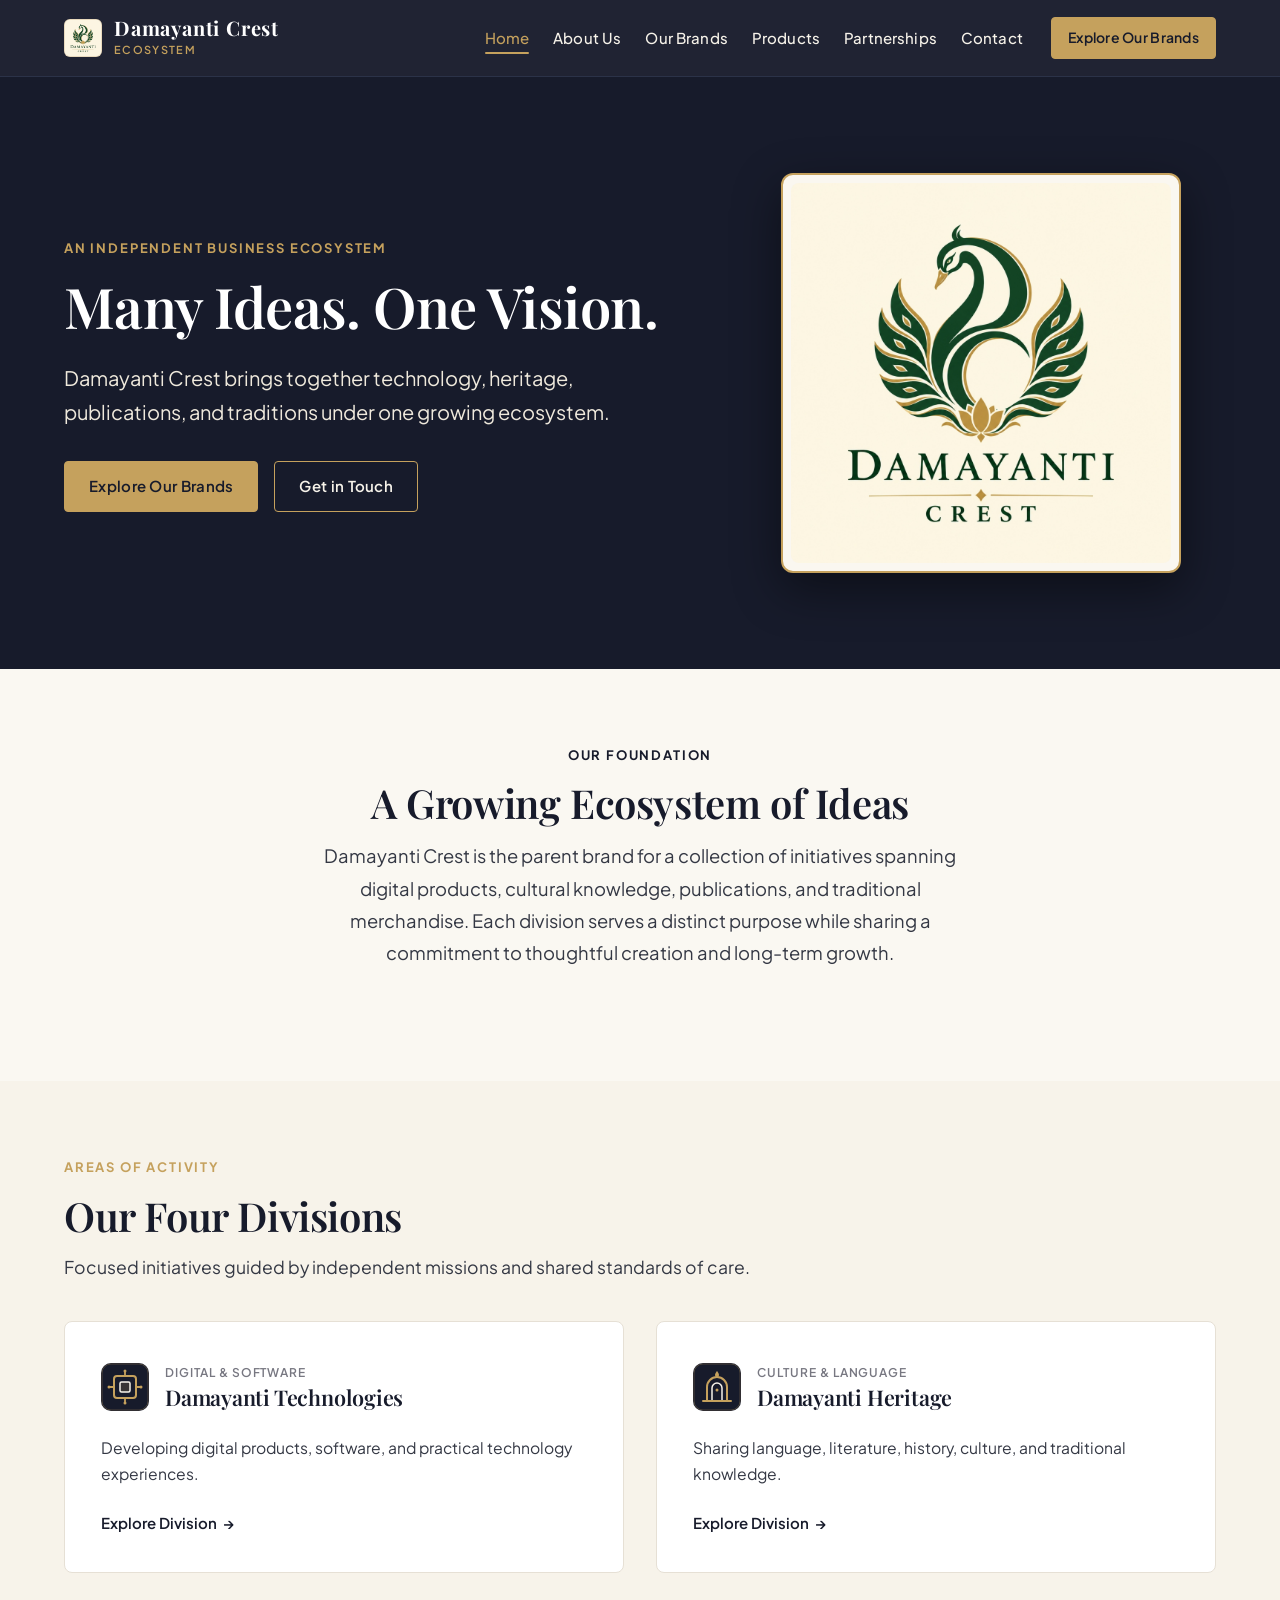
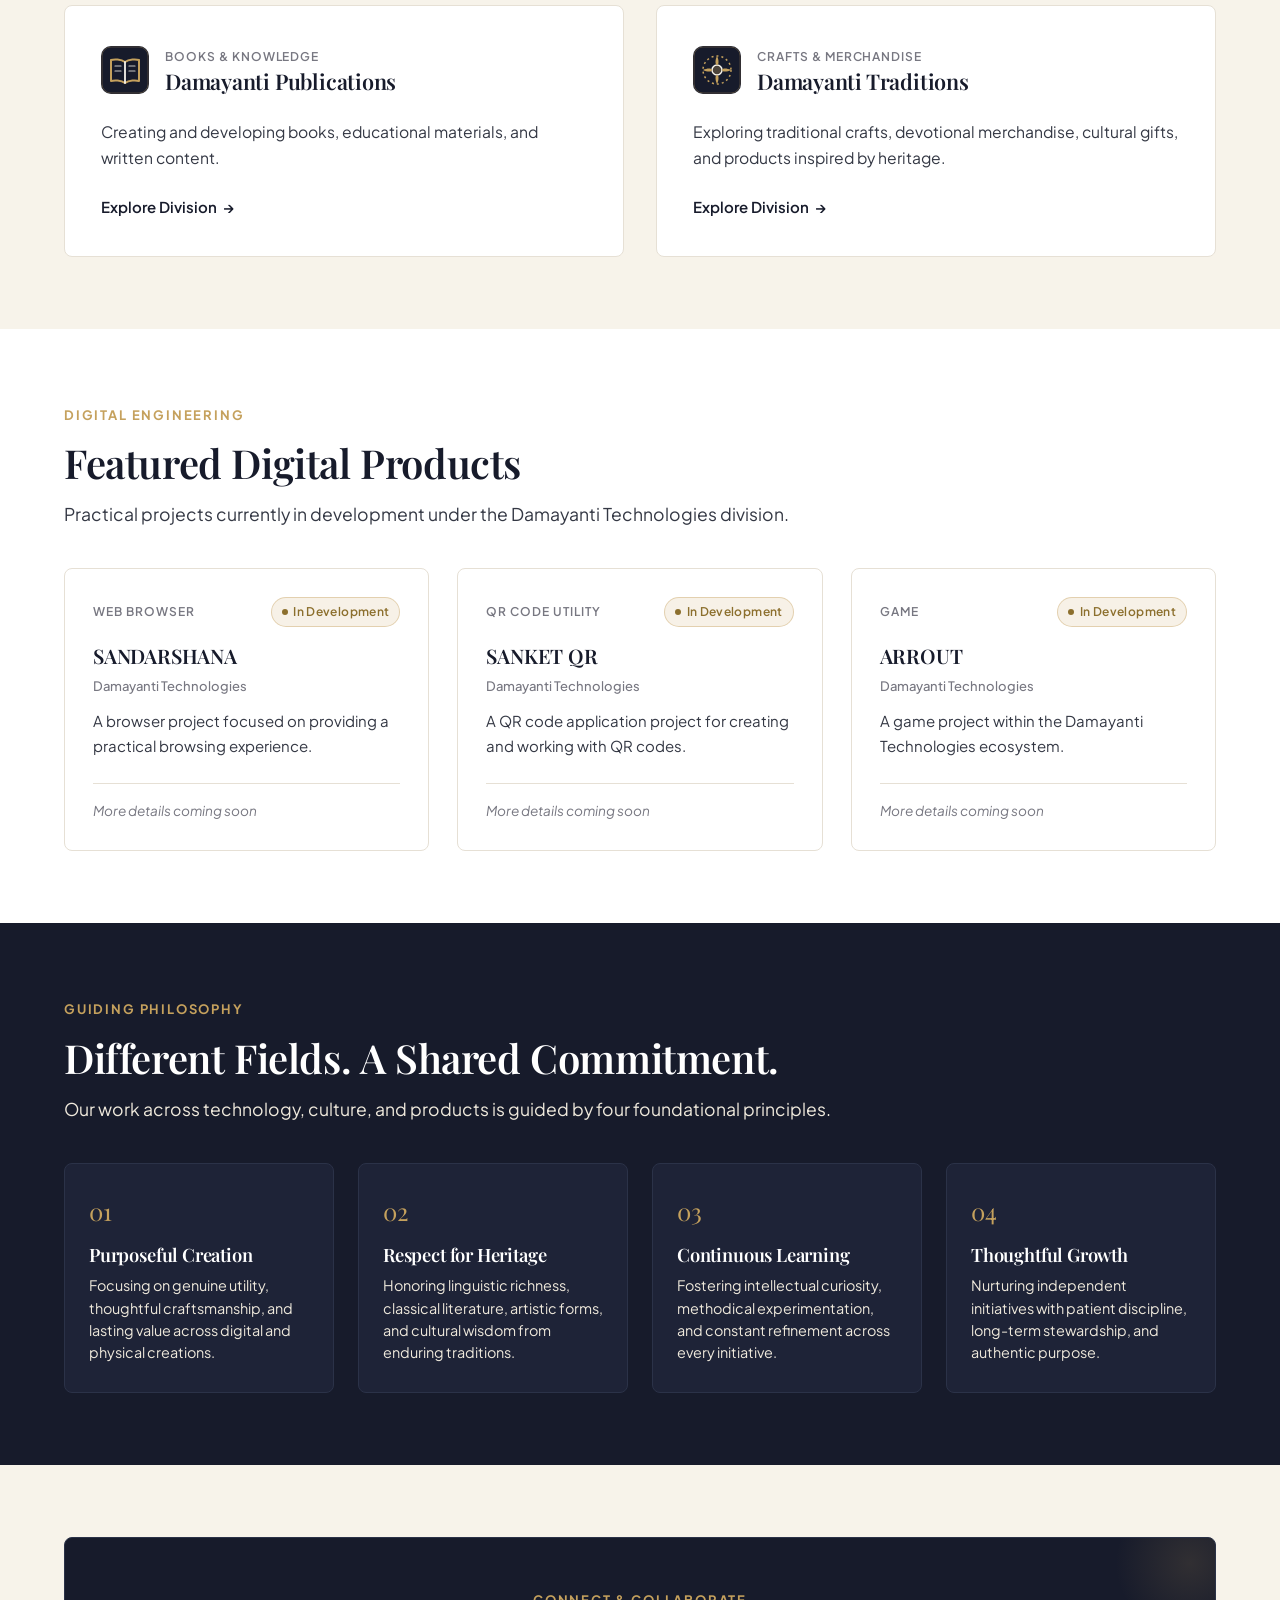
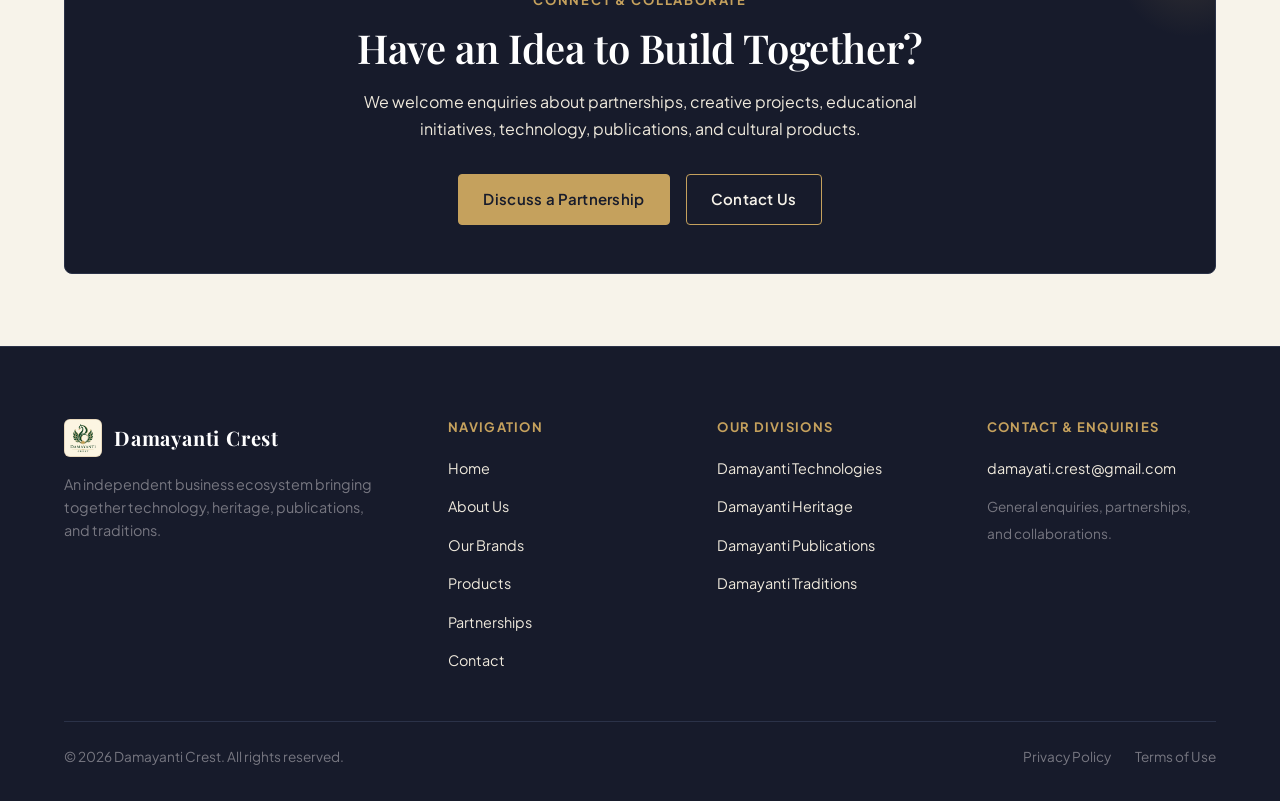
==== commit b2705626: "Add official Damayanti Crest emblem to hero section and navigation" ====
--- a/index.html
+++ b/index.html
@@ -33,7 +33,7 @@
     <div class="container header-inner">
       <a href="./index.html" class="brand-link" aria-label="Damayanti Crest Homepage">
         <div class="brand-emblem">
-          <img src="./assets/logos/crest-mark.svg" alt="" width="38" height="38">
+          <img src="./assets/logos/damayanti-crest-logo.jpg" alt="Damayanti Crest Emblem" width="38" height="38">
         </div>
         <div class="brand-text">
           <span class="brand-name">Damayanti Crest</span>
@@ -98,11 +98,9 @@
           </div>
         </div>
 
-        <div class="hero-visual" aria-hidden="true">
+        <div class="hero-visual">
           <div class="hero-motif-card">
-            <img src="./assets/images/crest-motif.svg" alt="" class="hero-motif-img" width="180" height="180">
-            <div class="hero-motif-caption">Damayanti Crest</div>
-            <div class="hero-motif-sub">Four Divisions · One Purpose</div>
+            <img src="./assets/logos/damayanti-crest-logo.jpg" alt="Official Damayanti Crest Emblem" class="hero-motif-img" width="400" height="400">
           </div>
         </div>
       </div>
@@ -326,7 +324,7 @@
         <div>
           <a href="./index.html" class="brand-link" style="margin-bottom: 0.5rem;">
             <div class="brand-emblem">
-              <img src="./assets/logos/crest-mark.svg" alt="" width="32" height="32">
+              <img src="./assets/logos/damayanti-crest-logo.jpg" alt="Damayanti Crest Emblem" width="32" height="32">
             </div>
             <div class="brand-text">
               <span class="brand-name">Damayanti Crest</span>
--- a/css/styles.css
+++ b/css/styles.css
@@ -237,12 +237,17 @@
   align-items: center;
   justify-content: center;
   flex-shrink: 0;
+  border-radius: 6px;
+  overflow: hidden;
+  background-color: #FAF7F0;
+  border: 1px solid var(--color-gold-border);
 }
 
 .brand-emblem img {
   width: 100%;
   height: 100%;
-  object-fit: contain;
+  object-fit: cover;
+  object-position: center 22%;
 }
 
 .brand-text {
@@ -554,26 +559,31 @@
 
 .hero-motif-card {
   width: 100%;
-  max-width: 380px;
+  max-width: 400px;
   aspect-ratio: 1;
-  background: radial-gradient(circle at center, rgba(197, 161, 93, 0.08) 0%, rgba(23, 27, 43, 0) 70%), var(--color-navy-surface);
-  border: 1px solid var(--color-border-dark);
+  background-color: #FAF7F0;
+  border: 2px solid var(--color-gold);
   border-radius: var(--radius-lg);
   display: flex;
-  flex-direction: column;
   align-items: center;
   justify-content: center;
-  padding: 2.5rem;
-  text-align: center;
+  padding: 0.5rem;
   position: relative;
-  box-shadow: var(--shadow-navy);
+  box-shadow: 0 16px 48px rgba(0, 0, 0, 0.45);
+  overflow: hidden;
+  transition: transform var(--transition-base), box-shadow var(--transition-base);
+}
+
+.hero-motif-card:hover {
+  transform: translateY(-4px);
+  box-shadow: 0 24px 60px rgba(0, 0, 0, 0.55);
 }
 
 .hero-motif-img {
-  width: 180px;
-  height: 180px;
+  width: 100%;
+  height: 100%;
   object-fit: contain;
-  margin-bottom: 1.5rem;
+  border-radius: calc(var(--radius-lg) - 4px);
 }
 
 .hero-motif-caption {
--- a/css/responsive.css
+++ b/css/responsive.css
@@ -73,14 +73,14 @@
   }
 
   .hero-motif-card {
-    max-width: 300px;
-    padding: 1.75rem;
+    max-width: 280px;
+    padding: 0.35rem;
   }
 
   .hero-motif-img {
-    width: 130px;
-    height: 130px;
-    margin-bottom: 1rem;
+    width: 100%;
+    height: 100%;
+    margin-bottom: 0;
   }
 
   .principles-grid {
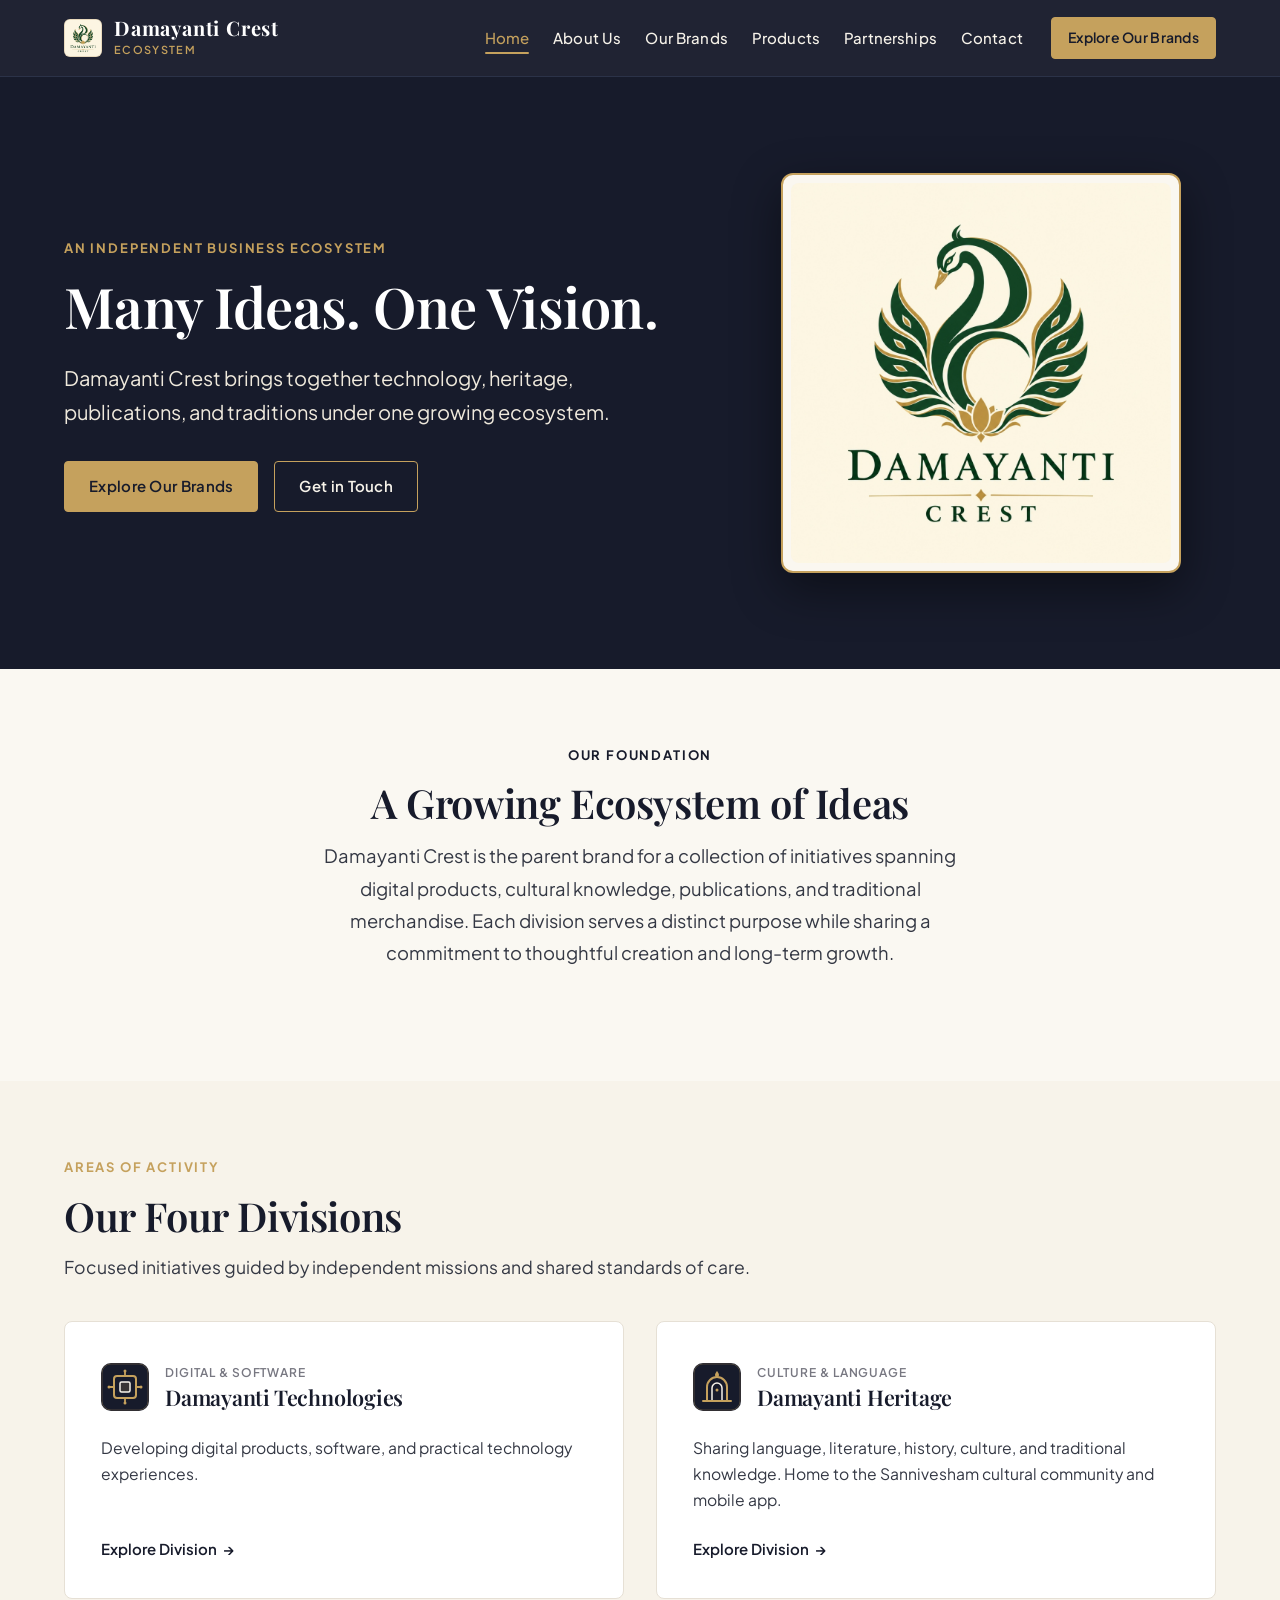
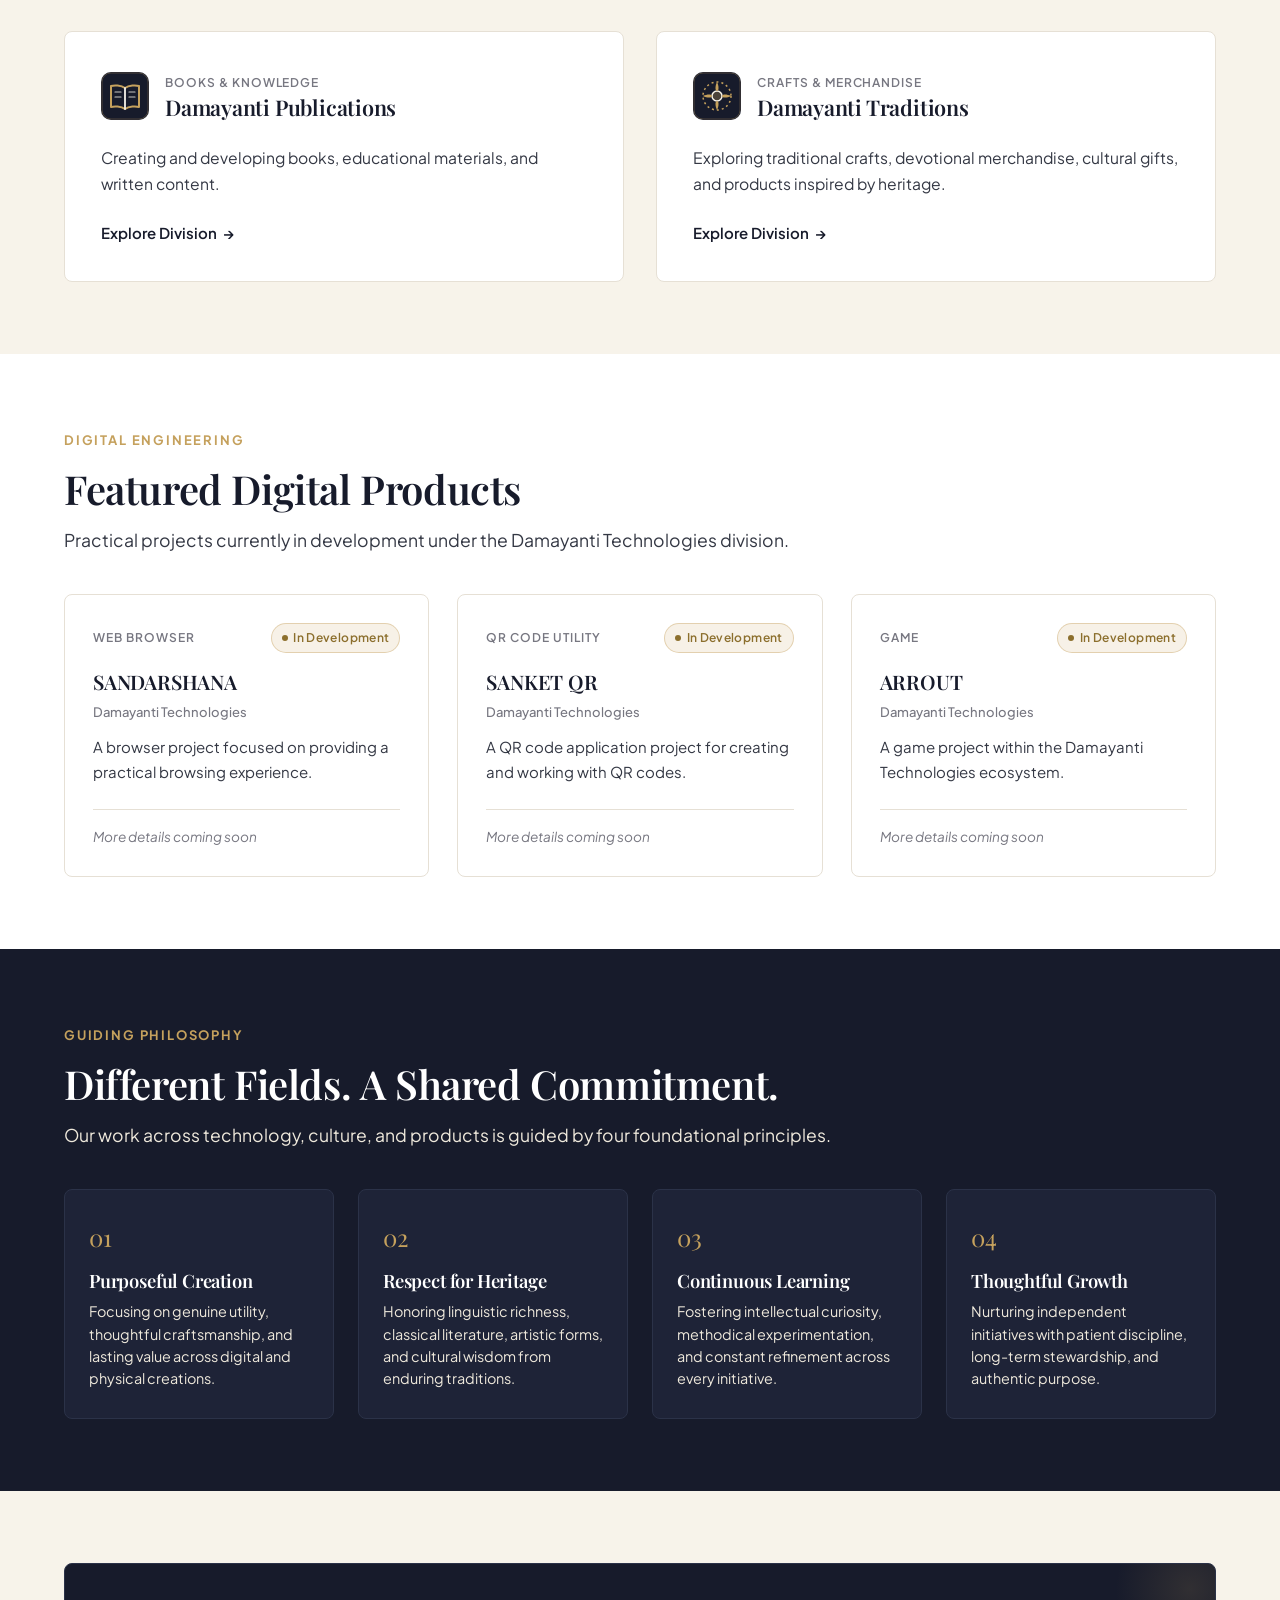
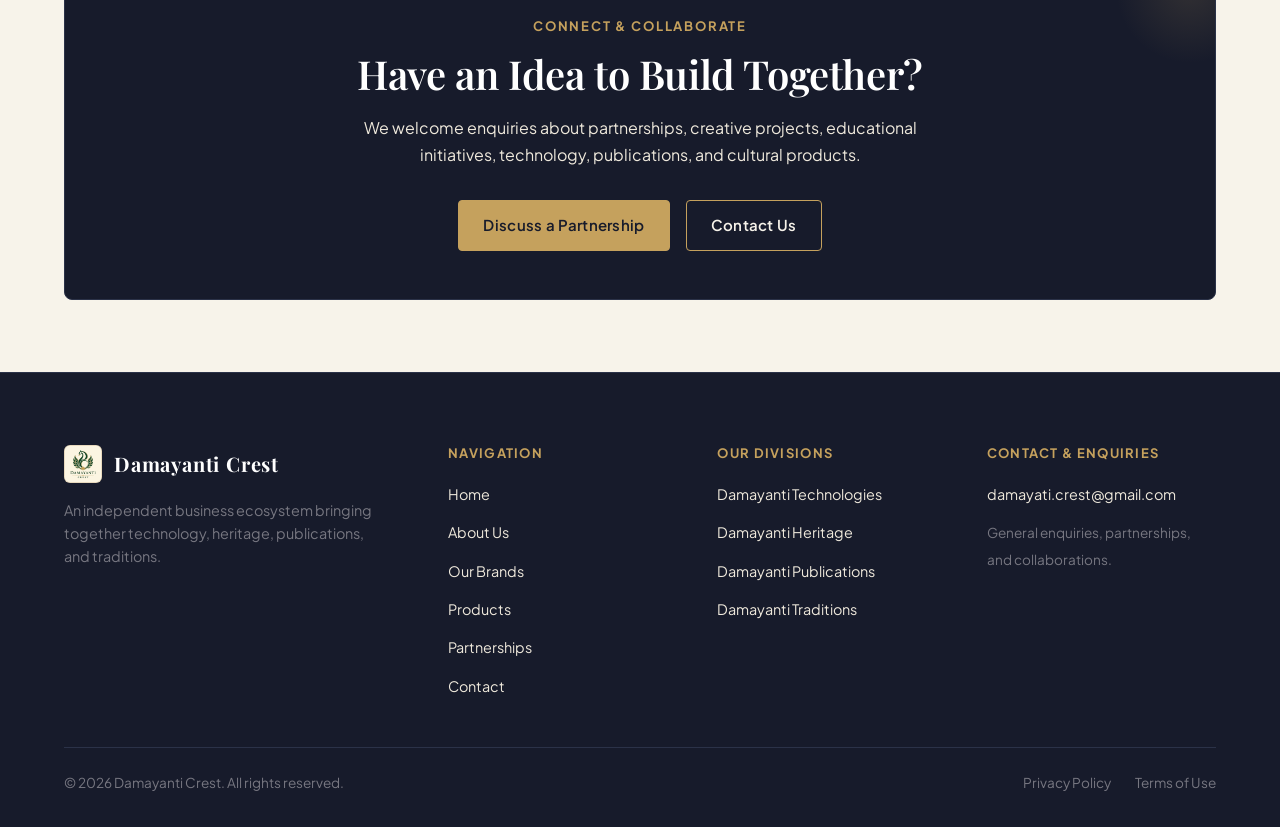
==== commit 24a66f3e: "Update Sannivesham as active community with website sannivesham.com and mobile app" ====
--- a/index.html
+++ b/index.html
@@ -157,7 +157,7 @@
                 <h3 class="division-title">Damayanti Heritage</h3>
               </div>
             </div>
-            <p class="division-summary">Sharing language, literature, history, culture, and traditional knowledge.</p>
+            <p class="division-summary">Sharing language, literature, history, culture, and traditional knowledge. Home to the Sannivesham cultural community and mobile app.</p>
             <a href="./brands.html#heritage" class="division-link">
               Explore Division <span class="arrow-icon" aria-hidden="true">→</span>
             </a>
--- a/css/styles.css
+++ b/css/styles.css
@@ -499,10 +499,22 @@
   border: 1px solid rgba(197, 161, 93, 0.4);
 }
 
+.status-available {
+  background-color: rgba(22, 101, 52, 0.12);
+  color: #15803d;
+  border: 1px solid rgba(22, 101, 52, 0.35);
+}
+
 .section-dark .status-in-development {
   background-color: rgba(197, 161, 93, 0.18);
   color: var(--color-gold);
   border: 1px solid rgba(197, 161, 93, 0.45);
+}
+
+.section-dark .status-available {
+  background-color: rgba(34, 197, 94, 0.18);
+  color: #4ade80;
+  border: 1px solid rgba(34, 197, 94, 0.4);
 }
 
 .status-dot {
